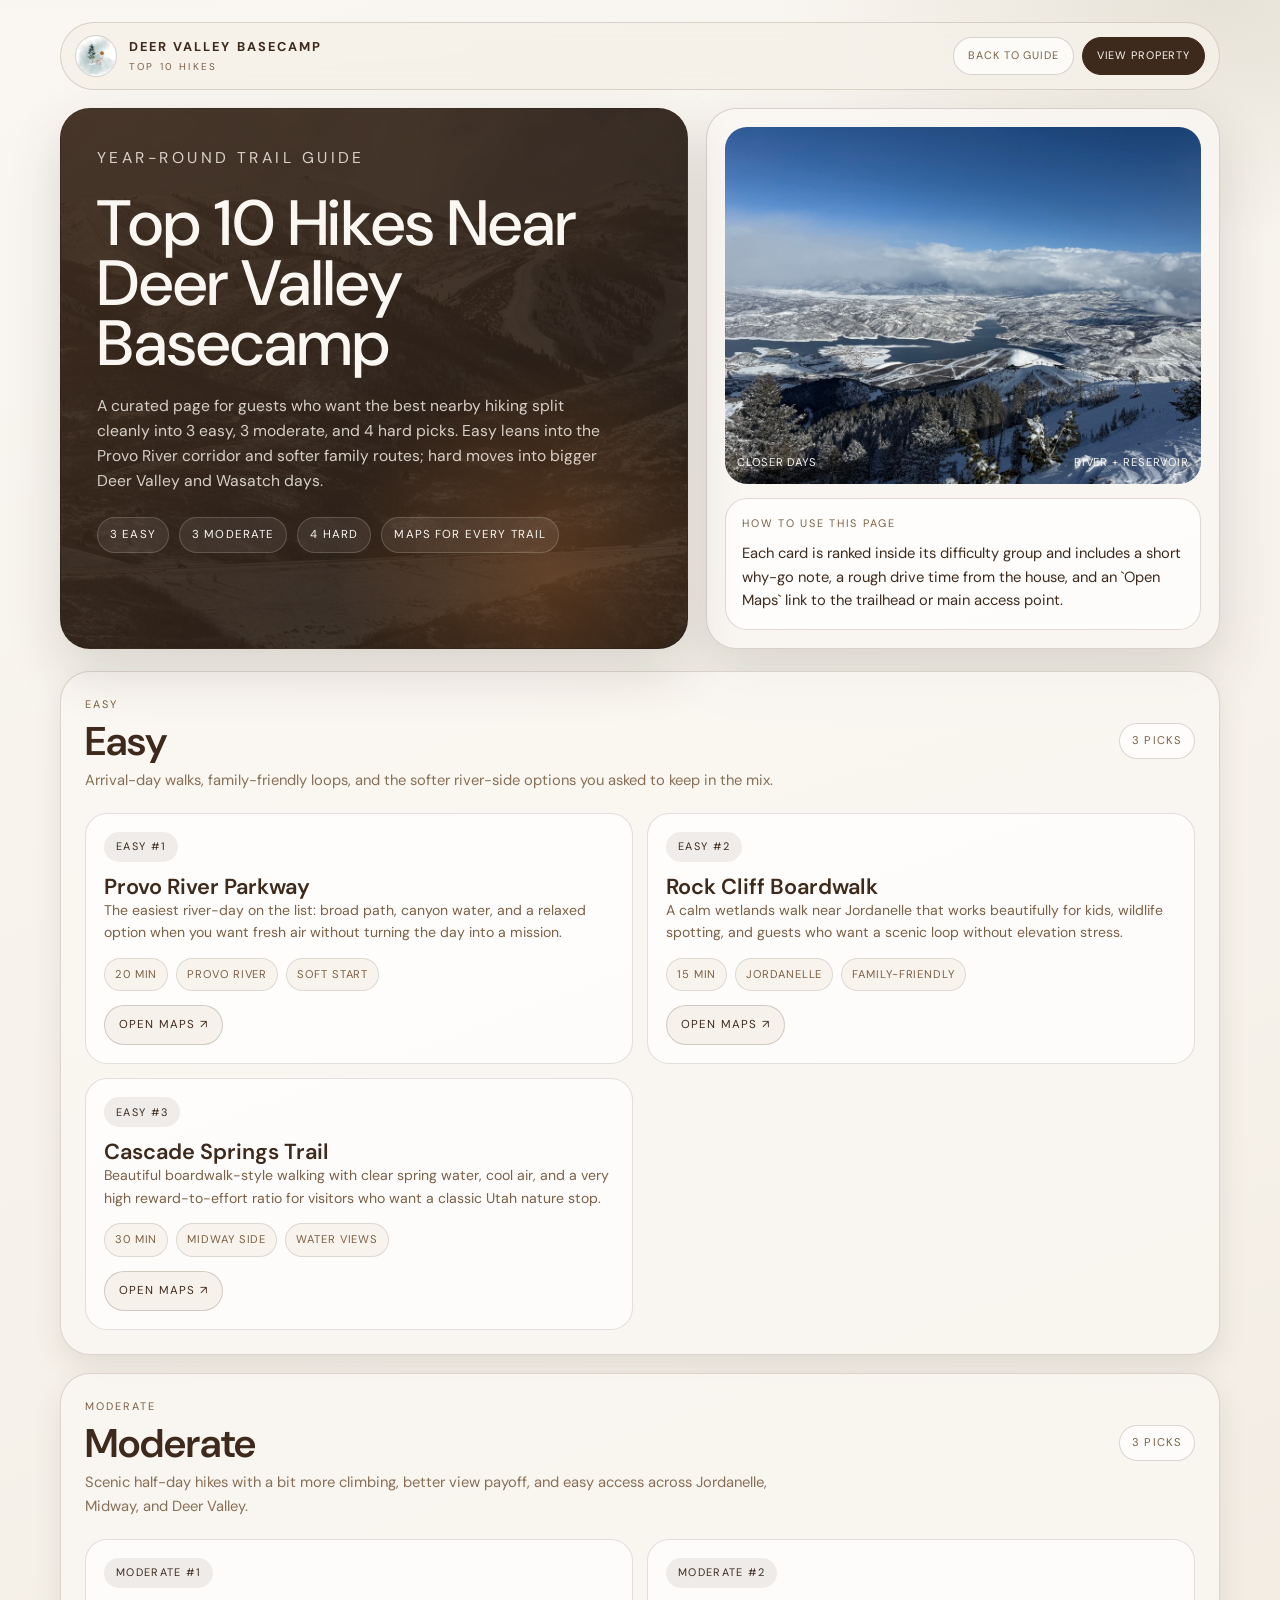
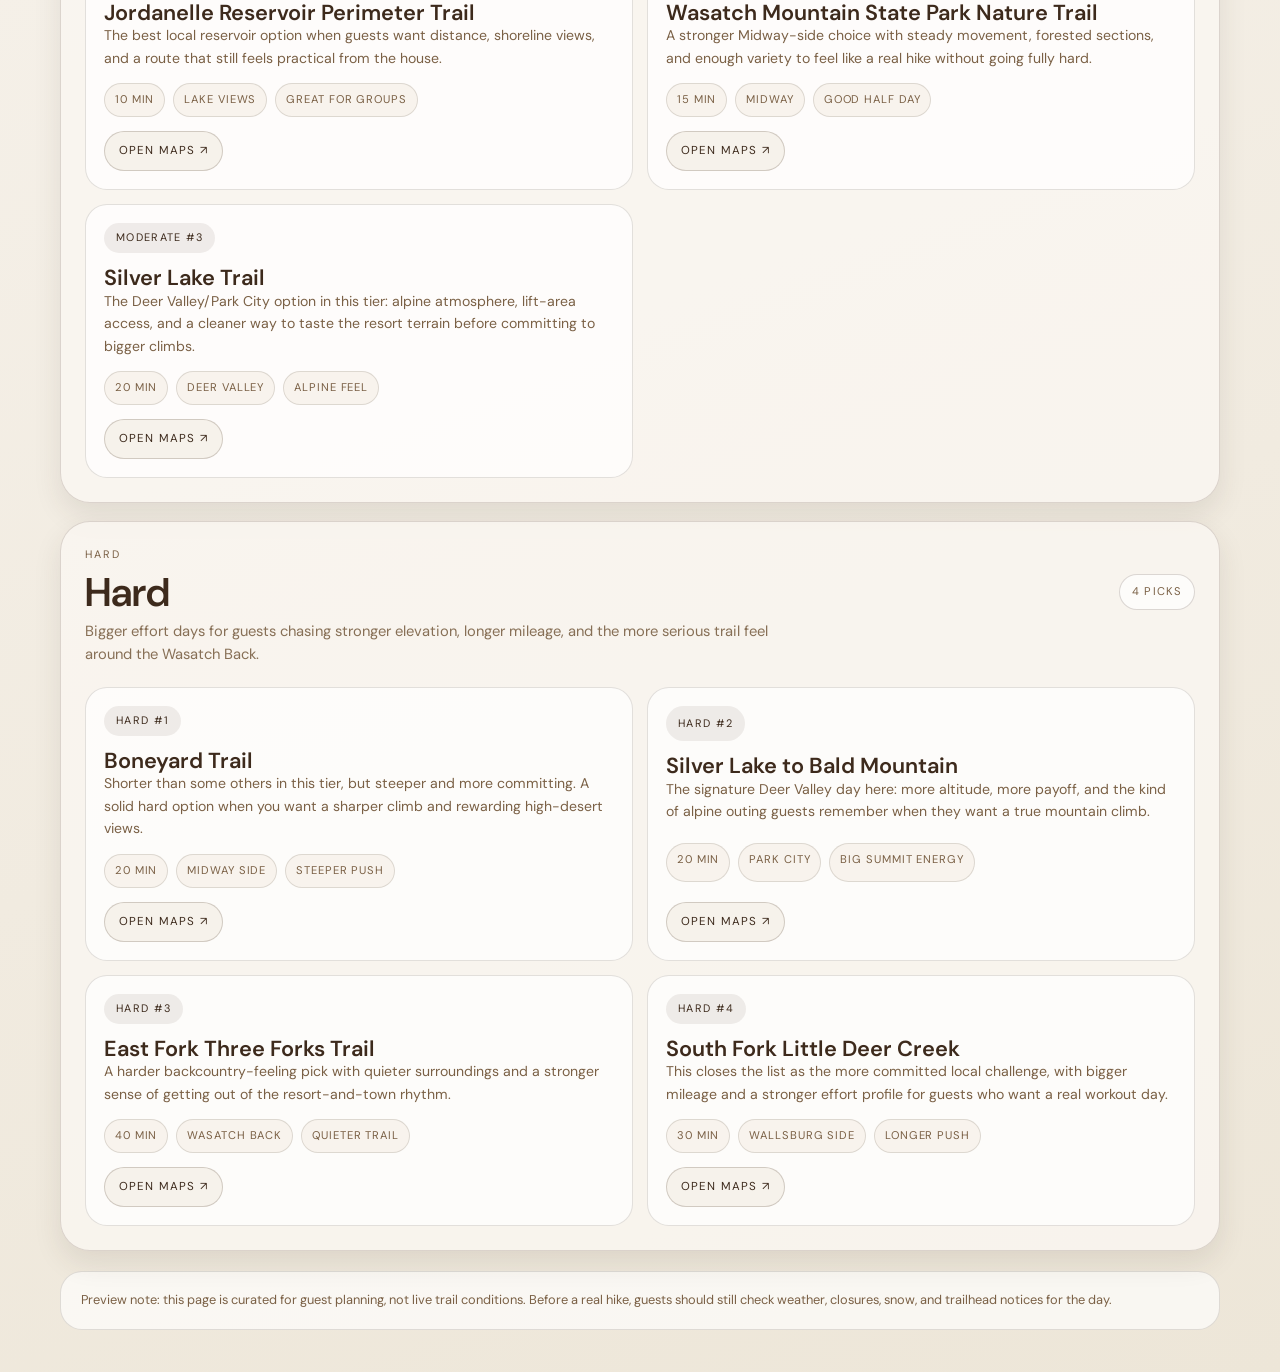
==== guide/deervalleybasecamp/hikes/index.html @ 9f7ce061 "fix: restore guest hikes guide page" ====
<!DOCTYPE html>
<html lang="en">
<head>
  <meta charset="UTF-8">
  <meta name="viewport" content="width=device-width, initial-scale=1.0">
  <title>Top 10 Hikes Near Deer Valley Basecamp</title>
  <link rel="preconnect" href="https://fonts.googleapis.com">
  <link rel="preconnect" href="https://fonts.gstatic.com" crossorigin>
  <link href="https://fonts.googleapis.com/css2?family=DM+Sans:wght@300;400;500;600;700&display=swap" rel="stylesheet">
  <style>
    :root {
      --brown-deep: #3d2a1c;
      --brown-med: #7a6045;
      --gold: #897f59;
      --copper: #af6730;
      --cream-light: #faf7f2;
      --cream: #f5f0e8;
      --cream-warm: #ede6d8;
      --white: #ffffff;
      --ink: #241a12;
      --line: rgba(61, 42, 28, 0.16);
      --shadow-lg: 0 22px 54px rgba(56, 49, 35, 0.16);
      --shadow-md: 0 12px 28px rgba(56, 49, 35, 0.1);
      --radius-xl: 30px;
      --radius-lg: 22px;
      --radius-md: 16px;
      --radius-sm: 12px;
    }

    * {
      box-sizing: border-box;
      margin: 0;
      padding: 0;
    }

    body {
      font-family: "DM Sans", sans-serif;
      color: var(--ink);
      background:
        radial-gradient(1200px 520px at 5% -10%, rgba(175, 103, 48, 0.2), transparent 60%),
        radial-gradient(760px 420px at 95% 0%, rgba(137, 127, 89, 0.16), transparent 58%),
        linear-gradient(160deg, var(--cream-light), var(--cream) 46%, var(--cream-warm) 100%);
      min-height: 100vh;
      line-height: 1.6;
      -webkit-font-smoothing: antialiased;
    }

    a {
      color: inherit;
    }

    img {
      display: block;
      max-width: 100%;
    }

    .shell {
      width: min(1160px, calc(100% - 40px));
      margin: 22px auto 42px;
    }

    .topbar {
      display: flex;
      align-items: center;
      justify-content: space-between;
      gap: 18px;
      margin-bottom: 18px;
      padding: 12px 14px;
      border-radius: 999px;
      border: 1px solid var(--line);
      background: rgba(245, 240, 232, 0.86);
      backdrop-filter: blur(8px);
      position: sticky;
      top: 12px;
      z-index: 30;
    }

    .brand {
      display: flex;
      align-items: center;
      gap: 12px;
      text-decoration: none;
      color: var(--brown-deep);
    }

    .brand img {
      width: 42px;
      height: 42px;
      border-radius: 50%;
      border: 1px solid rgba(61, 42, 28, 0.22);
      object-fit: contain;
      background: rgba(255, 255, 255, 0.95);
    }

    .brand-stack {
      display: grid;
      gap: 2px;
    }

    .brand-name {
      font-size: 0.8rem;
      letter-spacing: 0.16em;
      text-transform: uppercase;
      font-weight: 700;
    }

    .brand-sub {
      font-size: 0.62rem;
      letter-spacing: 0.22em;
      text-transform: uppercase;
      color: var(--brown-med);
    }

    .topbar-actions {
      display: flex;
      align-items: center;
      gap: 8px;
      flex-wrap: wrap;
      justify-content: flex-end;
    }

    .chip-link {
      display: inline-flex;
      align-items: center;
      justify-content: center;
      min-height: 38px;
      padding: 0 14px;
      border-radius: 999px;
      border: 1px solid rgba(61, 42, 28, 0.2);
      background: rgba(255, 255, 255, 0.72);
      color: var(--brown-med);
      text-decoration: none;
      text-transform: uppercase;
      letter-spacing: 0.08em;
      font-size: 0.68rem;
      transition: 0.22s ease;
    }

    .chip-link--primary {
      background: var(--brown-deep);
      border-color: var(--brown-deep);
      color: var(--cream-light);
    }

    .chip-link:hover {
      transform: translateY(-1px);
    }

    .hero {
      display: grid;
      grid-template-columns: minmax(0, 1.1fr) minmax(280px, 0.9fr);
      gap: 18px;
      margin-bottom: 22px;
    }

    .hero-copy,
    .hero-side {
      border: 1px solid rgba(61, 42, 28, 0.18);
      border-radius: var(--radius-xl);
      background: rgba(250, 247, 242, 0.78);
      box-shadow: var(--shadow-lg);
      overflow: hidden;
    }

    .hero-copy {
      position: relative;
      padding: 36px;
      background:
        linear-gradient(135deg, rgba(61, 42, 28, 0.94), rgba(36, 26, 18, 0.9)),
        url("../assets/instagram-snow-mountain-no-logo.jpg") center/cover;
      color: var(--cream-light);
      min-height: 360px;
    }

    .hero-copy::after {
      content: "";
      position: absolute;
      inset: 0;
      background: radial-gradient(circle at 78% 86%, rgba(175, 103, 48, 0.34), transparent 32%);
      pointer-events: none;
    }

    .hero-copy > * {
      position: relative;
      z-index: 1;
    }

    .eyebrow {
      font-size: 0.72rem;
      letter-spacing: 0.22em;
      text-transform: uppercase;
      color: #d8c89a;
      margin-bottom: 18px;
    }

    h1 {
      font-size: clamp(2.6rem, 5vw, 4.2rem);
      line-height: 0.94;
      font-weight: 500;
      max-width: 12ch;
      margin-bottom: 18px;
    }

    .hero-copy p {
      max-width: 32rem;
      color: rgba(245, 240, 232, 0.84);
      font-size: 0.98rem;
      margin-bottom: 24px;
    }

    .hero-meta {
      display: flex;
      flex-wrap: wrap;
      gap: 10px;
    }

    .hero-chip {
      display: inline-flex;
      align-items: center;
      padding: 8px 12px;
      border-radius: 999px;
      border: 1px solid rgba(245, 240, 232, 0.18);
      background: rgba(245, 240, 232, 0.08);
      font-size: 0.72rem;
      letter-spacing: 0.1em;
      text-transform: uppercase;
    }

    .hero-side {
      padding: 18px;
      display: grid;
      gap: 14px;
      align-content: start;
    }

    .side-photo {
      border-radius: var(--radius-lg);
      overflow: hidden;
      min-height: 220px;
      position: relative;
    }

    .side-photo img {
      width: 100%;
      height: 100%;
      object-fit: cover;
    }

    .side-caption {
      position: absolute;
      left: 12px;
      right: 12px;
      bottom: 12px;
      display: flex;
      justify-content: space-between;
      gap: 10px;
      color: var(--cream-light);
      font-size: 0.7rem;
      letter-spacing: 0.08em;
      text-transform: uppercase;
    }

    .side-card {
      border: 1px solid var(--line);
      border-radius: var(--radius-lg);
      background: rgba(255, 255, 255, 0.72);
      padding: 16px;
      display: grid;
      gap: 10px;
    }

    .side-card p:first-child {
      font-size: 0.68rem;
      letter-spacing: 0.16em;
      text-transform: uppercase;
      color: var(--brown-med);
    }

    .side-card p:last-child {
      font-size: 0.92rem;
      color: var(--brown-deep);
    }

    .group-grid {
      display: grid;
      gap: 18px;
    }

    .group {
      border: 1px solid rgba(61, 42, 28, 0.16);
      border-radius: var(--radius-xl);
      background: rgba(250, 247, 242, 0.8);
      box-shadow: var(--shadow-md);
      overflow: hidden;
    }

    .group-head {
      padding: 24px 24px 10px;
      display: grid;
      gap: 8px;
    }

    .group-kicker {
      font-size: 0.68rem;
      letter-spacing: 0.18em;
      text-transform: uppercase;
      color: var(--brown-med);
    }

    .group-title-row {
      display: flex;
      align-items: center;
      justify-content: space-between;
      gap: 12px;
    }

    .group h2 {
      font-size: clamp(1.7rem, 3.4vw, 2.5rem);
      line-height: 1;
      color: var(--brown-deep);
      font-weight: 600;
    }

    .count-chip {
      padding: 8px 12px;
      border-radius: 999px;
      border: 1px solid rgba(61, 42, 28, 0.18);
      background: rgba(255, 255, 255, 0.72);
      font-size: 0.7rem;
      letter-spacing: 0.1em;
      text-transform: uppercase;
      color: var(--brown-med);
    }

    .group-copy {
      color: rgba(122, 96, 69, 0.9);
      font-size: 0.92rem;
      max-width: 44rem;
    }

    .trail-grid {
      display: grid;
      grid-template-columns: repeat(2, minmax(0, 1fr));
      gap: 14px;
      padding: 10px 24px 24px;
    }

    .trail-card {
      border: 1px solid rgba(61, 42, 28, 0.14);
      border-radius: var(--radius-lg);
      background: rgba(255, 255, 255, 0.72);
      padding: 18px;
      display: grid;
      gap: 14px;
      min-height: 230px;
    }

    .trail-rank {
      display: inline-flex;
      align-items: center;
      justify-content: center;
      min-height: 30px;
      padding: 0 12px;
      border-radius: 999px;
      background: rgba(61, 42, 28, 0.08);
      color: var(--brown-deep);
      font-size: 0.68rem;
      letter-spacing: 0.12em;
      text-transform: uppercase;
      width: fit-content;
    }

    .trail-card h3 {
      color: var(--brown-deep);
      font-size: 1.36rem;
      line-height: 1.04;
      font-weight: 600;
    }

    .trail-copy {
      color: var(--brown-med);
      font-size: 0.88rem;
      line-height: 1.6;
    }

    .trail-meta {
      display: flex;
      flex-wrap: wrap;
      gap: 8px;
      list-style: none;
    }

    .trail-meta li {
      padding: 7px 10px;
      border-radius: 999px;
      border: 1px solid rgba(61, 42, 28, 0.14);
      background: rgba(245, 240, 232, 0.72);
      color: var(--brown-med);
      font-size: 0.7rem;
      letter-spacing: 0.08em;
      text-transform: uppercase;
    }

    .trail-actions {
      display: flex;
      align-items: center;
      gap: 10px;
      margin-top: auto;
    }

    .maps-link {
      display: inline-flex;
      align-items: center;
      justify-content: center;
      min-height: 40px;
      padding: 0 14px;
      border-radius: 999px;
      border: 1px solid rgba(61, 42, 28, 0.2);
      background: rgba(245, 240, 232, 0.86);
      color: var(--brown-deep);
      font-size: 0.72rem;
      letter-spacing: 0.1em;
      text-transform: uppercase;
      text-decoration: none;
      transition: 0.22s ease;
    }

    .maps-link:hover {
      background: var(--brown-deep);
      border-color: var(--brown-deep);
      color: var(--cream-light);
    }

    .trail-note {
      color: rgba(122, 96, 69, 0.9);
      font-size: 0.78rem;
    }

    .footer-note {
      margin-top: 20px;
      padding: 18px 20px;
      border: 1px solid rgba(61, 42, 28, 0.14);
      border-radius: var(--radius-lg);
      background: rgba(255, 255, 255, 0.66);
      color: var(--brown-med);
      font-size: 0.8rem;
    }

    @media (max-width: 960px) {
      .hero {
        grid-template-columns: 1fr;
      }

      .trail-grid {
        grid-template-columns: 1fr;
      }
    }

    @media (max-width: 720px) {
      .shell {
        width: min(100%, calc(100% - 24px));
        margin-top: 14px;
      }

      .topbar {
        border-radius: 24px;
        align-items: flex-start;
      }

      .topbar,
      .topbar-actions {
        flex-direction: column;
        align-items: stretch;
      }

      .hero-copy,
      .hero-side {
        border-radius: 26px;
      }

      .hero-copy {
        padding: 26px 22px;
        min-height: 320px;
      }

      .group-head,
      .trail-grid {
        padding-left: 18px;
        padding-right: 18px;
      }

      .group-title-row {
        flex-direction: column;
        align-items: flex-start;
      }

      .trail-card {
        min-height: auto;
      }
    }
  </style>
</head>
<body>
  <div class="shell">
    <div class="topbar">
      <a class="brand" href="/guide/deervalleybasecamp/">
        <img src="../assets/logo.png" alt="Deer Valley Basecamp logo">
        <span class="brand-stack">
          <span class="brand-name">Deer Valley Basecamp</span>
          <span class="brand-sub">Top 10 Hikes</span>
        </span>
      </a>
      <div class="topbar-actions">
        <a class="chip-link" href="/guide/deervalleybasecamp/">Back to Guide</a>
        <a class="chip-link chip-link--primary" href="https://docelarhomes.com/deervalleybasecamp">View Property</a>
      </div>
    </div>

    <section class="hero">
      <div class="hero-copy">
        <p class="eyebrow">Year-round trail guide</p>
        <h1>Top 10 Hikes Near Deer Valley Basecamp</h1>
        <p>A curated page for guests who want the best nearby hiking split cleanly into 3 easy, 3 moderate, and 4 hard picks. Easy leans into the Provo River corridor and softer family routes; hard moves into bigger Deer Valley and Wasatch days.</p>
        <div class="hero-meta">
          <span class="hero-chip">3 easy</span>
          <span class="hero-chip">3 moderate</span>
          <span class="hero-chip">4 hard</span>
          <span class="hero-chip">Maps for every trail</span>
        </div>
      </div>

      <div class="hero-side">
        <figure class="side-photo">
          <img src="../assets/nearby-jordanelle-local.jpeg" alt="Jordanelle trail views">
          <figcaption class="side-caption">
            <span>Closer days</span>
            <span>River + reservoir</span>
          </figcaption>
        </figure>
        <div class="side-card">
          <p>How to use this page</p>
          <p>Each card is ranked inside its difficulty group and includes a short why-go note, a rough drive time from the house, and an `Open Maps` link to the trailhead or main access point.</p>
        </div>
      </div>
    </section>

    <div class="group-grid">
      <section class="group" id="easy">
        <div class="group-head">
          <p class="group-kicker">Easy</p>
          <div class="group-title-row">
            <h2>Easy</h2>
            <span class="count-chip">3 picks</span>
          </div>
          <p class="group-copy">Arrival-day walks, family-friendly loops, and the softer river-side options you asked to keep in the mix.</p>
        </div>
        <div class="trail-grid">
          <article class="trail-card">
            <span class="trail-rank">Easy #1</span>
            <div>
              <h3>Provo River Parkway</h3>
              <p class="trail-copy">The easiest river-day on the list: broad path, canyon water, and a relaxed option when you want fresh air without turning the day into a mission.</p>
            </div>
            <ul class="trail-meta">
              <li>20 min</li>
              <li>Provo River</li>
              <li>Soft start</li>
            </ul>
            <div class="trail-actions">
              <a class="maps-link" href="https://maps.google.com/?q=Provo+River+Parkway+Trail+Vivian+Park+UT" target="_blank" rel="noopener noreferrer">Open Maps ↗</a>
            </div>
          </article>

          <article class="trail-card">
            <span class="trail-rank">Easy #2</span>
            <div>
              <h3>Rock Cliff Boardwalk</h3>
              <p class="trail-copy">A calm wetlands walk near Jordanelle that works beautifully for kids, wildlife spotting, and guests who want a scenic loop without elevation stress.</p>
            </div>
            <ul class="trail-meta">
              <li>15 min</li>
              <li>Jordanelle</li>
              <li>Family-friendly</li>
            </ul>
            <div class="trail-actions">
              <a class="maps-link" href="https://maps.google.com/?q=Rock+Cliff+Nature+Center+Kamas+UT" target="_blank" rel="noopener noreferrer">Open Maps ↗</a>
            </div>
          </article>

          <article class="trail-card">
            <span class="trail-rank">Easy #3</span>
            <div>
              <h3>Cascade Springs Trail</h3>
              <p class="trail-copy">Beautiful boardwalk-style walking with clear spring water, cool air, and a very high reward-to-effort ratio for visitors who want a classic Utah nature stop.</p>
            </div>
            <ul class="trail-meta">
              <li>30 min</li>
              <li>Midway side</li>
              <li>Water views</li>
            </ul>
            <div class="trail-actions">
              <a class="maps-link" href="https://maps.google.com/?q=Cascade+Springs+Trailhead+Midway+UT" target="_blank" rel="noopener noreferrer">Open Maps ↗</a>
            </div>
          </article>
        </div>
      </section>

      <section class="group" id="moderate">
        <div class="group-head">
          <p class="group-kicker">Moderate</p>
          <div class="group-title-row">
            <h2>Moderate</h2>
            <span class="count-chip">3 picks</span>
          </div>
          <p class="group-copy">Scenic half-day hikes with a bit more climbing, better view payoff, and easy access across Jordanelle, Midway, and Deer Valley.</p>
        </div>
        <div class="trail-grid">
          <article class="trail-card">
            <span class="trail-rank">Moderate #1</span>
            <div>
              <h3>Jordanelle Reservoir Perimeter Trail</h3>
              <p class="trail-copy">The best local reservoir option when guests want distance, shoreline views, and a route that still feels practical from the house.</p>
            </div>
            <ul class="trail-meta">
              <li>10 min</li>
              <li>Lake views</li>
              <li>Great for groups</li>
            </ul>
            <div class="trail-actions">
              <a class="maps-link" href="https://maps.google.com/?q=Jordanelle+Reservoir+Perimeter+Trail+UT" target="_blank" rel="noopener noreferrer">Open Maps ↗</a>
            </div>
          </article>

          <article class="trail-card">
            <span class="trail-rank">Moderate #2</span>
            <div>
              <h3>Wasatch Mountain State Park Nature Trail</h3>
              <p class="trail-copy">A stronger Midway-side choice with steady movement, forested sections, and enough variety to feel like a real hike without going fully hard.</p>
            </div>
            <ul class="trail-meta">
              <li>15 min</li>
              <li>Midway</li>
              <li>Good half day</li>
            </ul>
            <div class="trail-actions">
              <a class="maps-link" href="https://maps.google.com/?q=Wasatch+Mountain+State+Park+Nature+Trail+Midway+UT" target="_blank" rel="noopener noreferrer">Open Maps ↗</a>
            </div>
          </article>

          <article class="trail-card">
            <span class="trail-rank">Moderate #3</span>
            <div>
              <h3>Silver Lake Trail</h3>
              <p class="trail-copy">The Deer Valley/Park City option in this tier: alpine atmosphere, lift-area access, and a cleaner way to taste the resort terrain before committing to bigger climbs.</p>
            </div>
            <ul class="trail-meta">
              <li>20 min</li>
              <li>Deer Valley</li>
              <li>Alpine feel</li>
            </ul>
            <div class="trail-actions">
              <a class="maps-link" href="https://maps.google.com/?q=Silver+Lake+Lodge+Deer+Valley+Resort+Park+City+UT" target="_blank" rel="noopener noreferrer">Open Maps ↗</a>
            </div>
          </article>
        </div>
      </section>

      <section class="group" id="hard">
        <div class="group-head">
          <p class="group-kicker">Hard</p>
          <div class="group-title-row">
            <h2>Hard</h2>
            <span class="count-chip">4 picks</span>
          </div>
          <p class="group-copy">Bigger effort days for guests chasing stronger elevation, longer mileage, and the more serious trail feel around the Wasatch Back.</p>
        </div>
        <div class="trail-grid">
          <article class="trail-card">
            <span class="trail-rank">Hard #1</span>
            <div>
              <h3>Boneyard Trail</h3>
              <p class="trail-copy">Shorter than some others in this tier, but steeper and more committing. A solid hard option when you want a sharper climb and rewarding high-desert views.</p>
            </div>
            <ul class="trail-meta">
              <li>20 min</li>
              <li>Midway side</li>
              <li>Steeper push</li>
            </ul>
            <div class="trail-actions">
              <a class="maps-link" href="https://maps.google.com/?q=Boneyard+Trail+Midway+UT" target="_blank" rel="noopener noreferrer">Open Maps ↗</a>
            </div>
          </article>

          <article class="trail-card">
            <span class="trail-rank">Hard #2</span>
            <div>
              <h3>Silver Lake to Bald Mountain</h3>
              <p class="trail-copy">The signature Deer Valley day here: more altitude, more payoff, and the kind of alpine outing guests remember when they want a true mountain climb.</p>
            </div>
            <ul class="trail-meta">
              <li>20 min</li>
              <li>Park City</li>
              <li>Big summit energy</li>
            </ul>
            <div class="trail-actions">
              <a class="maps-link" href="https://maps.google.com/?q=Silver+Lake+Lodge+Deer+Valley+Resort+Park+City+UT" target="_blank" rel="noopener noreferrer">Open Maps ↗</a>
            </div>
          </article>

          <article class="trail-card">
            <span class="trail-rank">Hard #3</span>
            <div>
              <h3>East Fork Three Forks Trail</h3>
              <p class="trail-copy">A harder backcountry-feeling pick with quieter surroundings and a stronger sense of getting out of the resort-and-town rhythm.</p>
            </div>
            <ul class="trail-meta">
              <li>40 min</li>
              <li>Wasatch Back</li>
              <li>Quieter trail</li>
            </ul>
            <div class="trail-actions">
              <a class="maps-link" href="https://maps.google.com/?q=East+Fork+Three+Forks+Trail+Kamas+UT" target="_blank" rel="noopener noreferrer">Open Maps ↗</a>
            </div>
          </article>

          <article class="trail-card">
            <span class="trail-rank">Hard #4</span>
            <div>
              <h3>South Fork Little Deer Creek</h3>
              <p class="trail-copy">This closes the list as the more committed local challenge, with bigger mileage and a stronger effort profile for guests who want a real workout day.</p>
            </div>
            <ul class="trail-meta">
              <li>30 min</li>
              <li>Wallsburg side</li>
              <li>Longer push</li>
            </ul>
            <div class="trail-actions">
              <a class="maps-link" href="https://maps.google.com/?q=South+Fork+Little+Deer+Creek+Trail+Wallsburg+UT" target="_blank" rel="noopener noreferrer">Open Maps ↗</a>
            </div>
          </article>
        </div>
      </section>
    </div>

    <div class="footer-note">
      Preview note: this page is curated for guest planning, not live trail conditions. Before a real hike, guests should still check weather, closures, snow, and trailhead notices for the day.
    </div>
  </div>
</body>
</html>
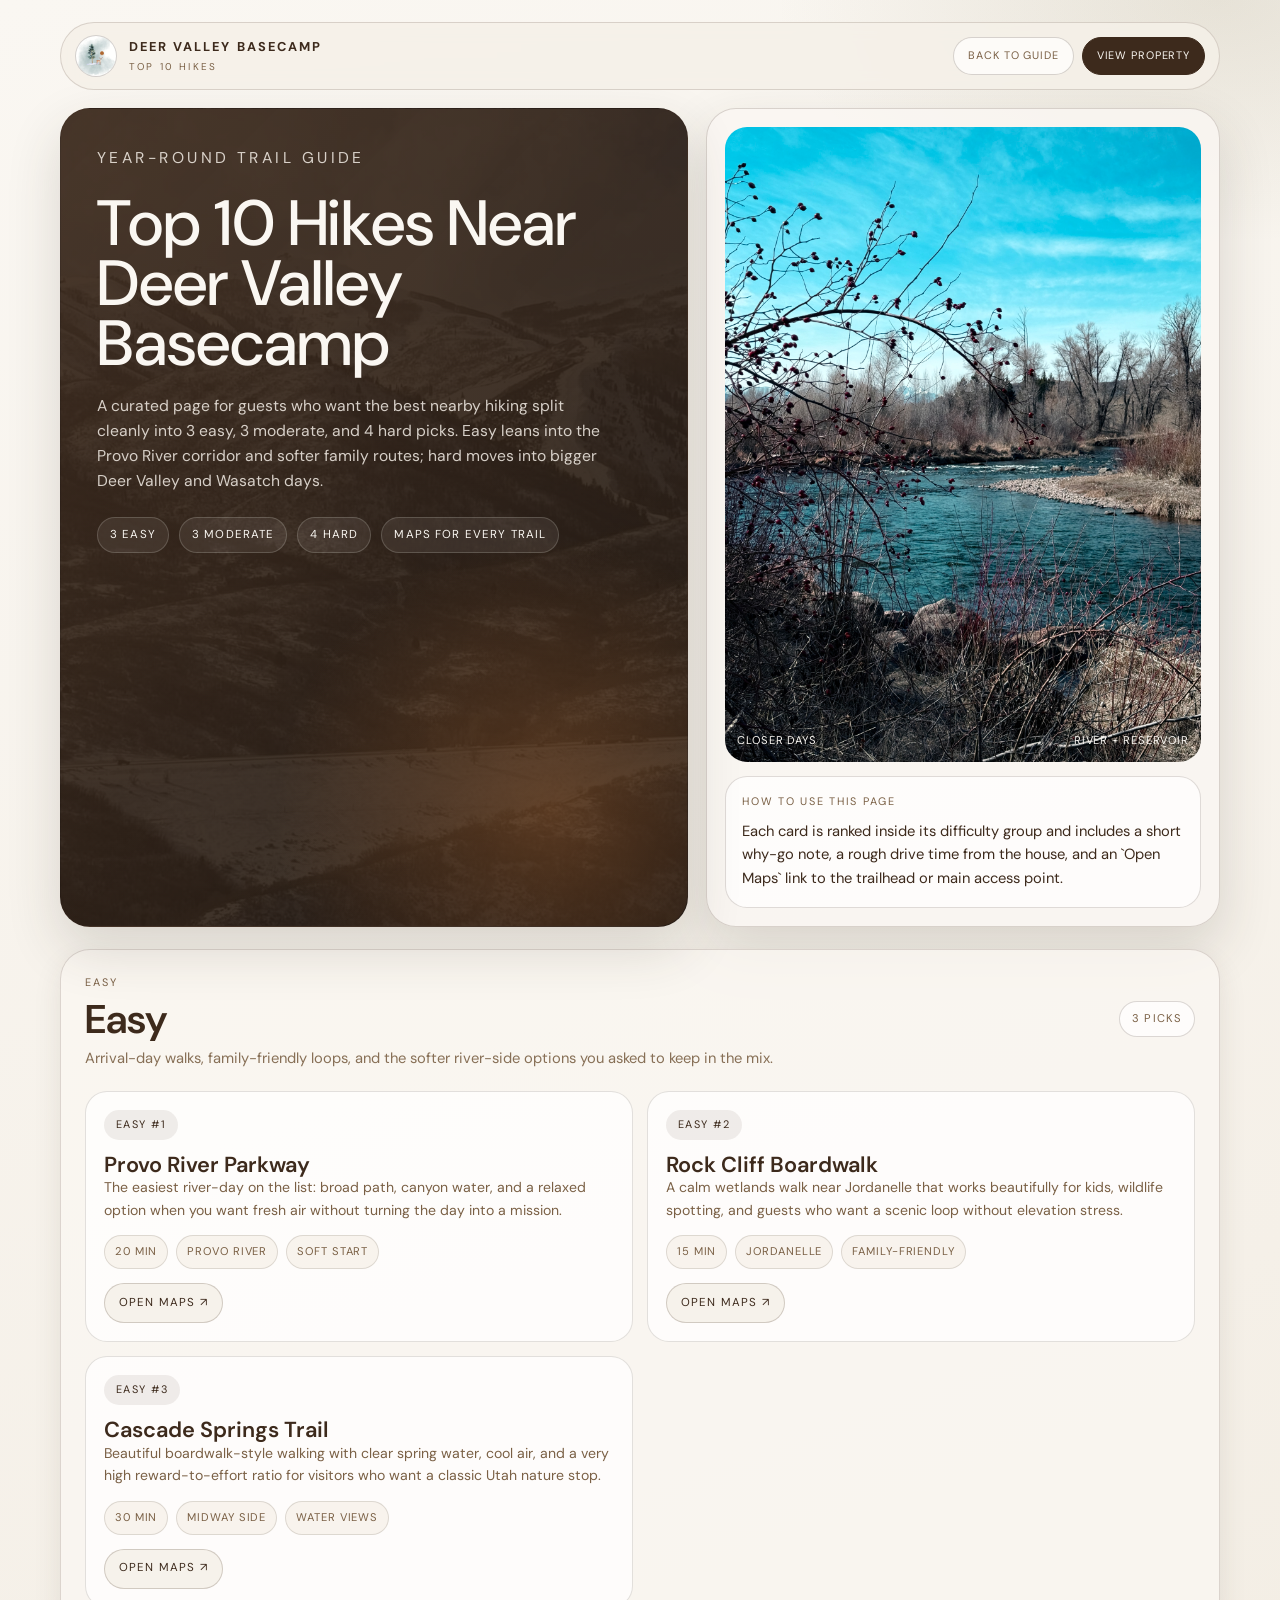
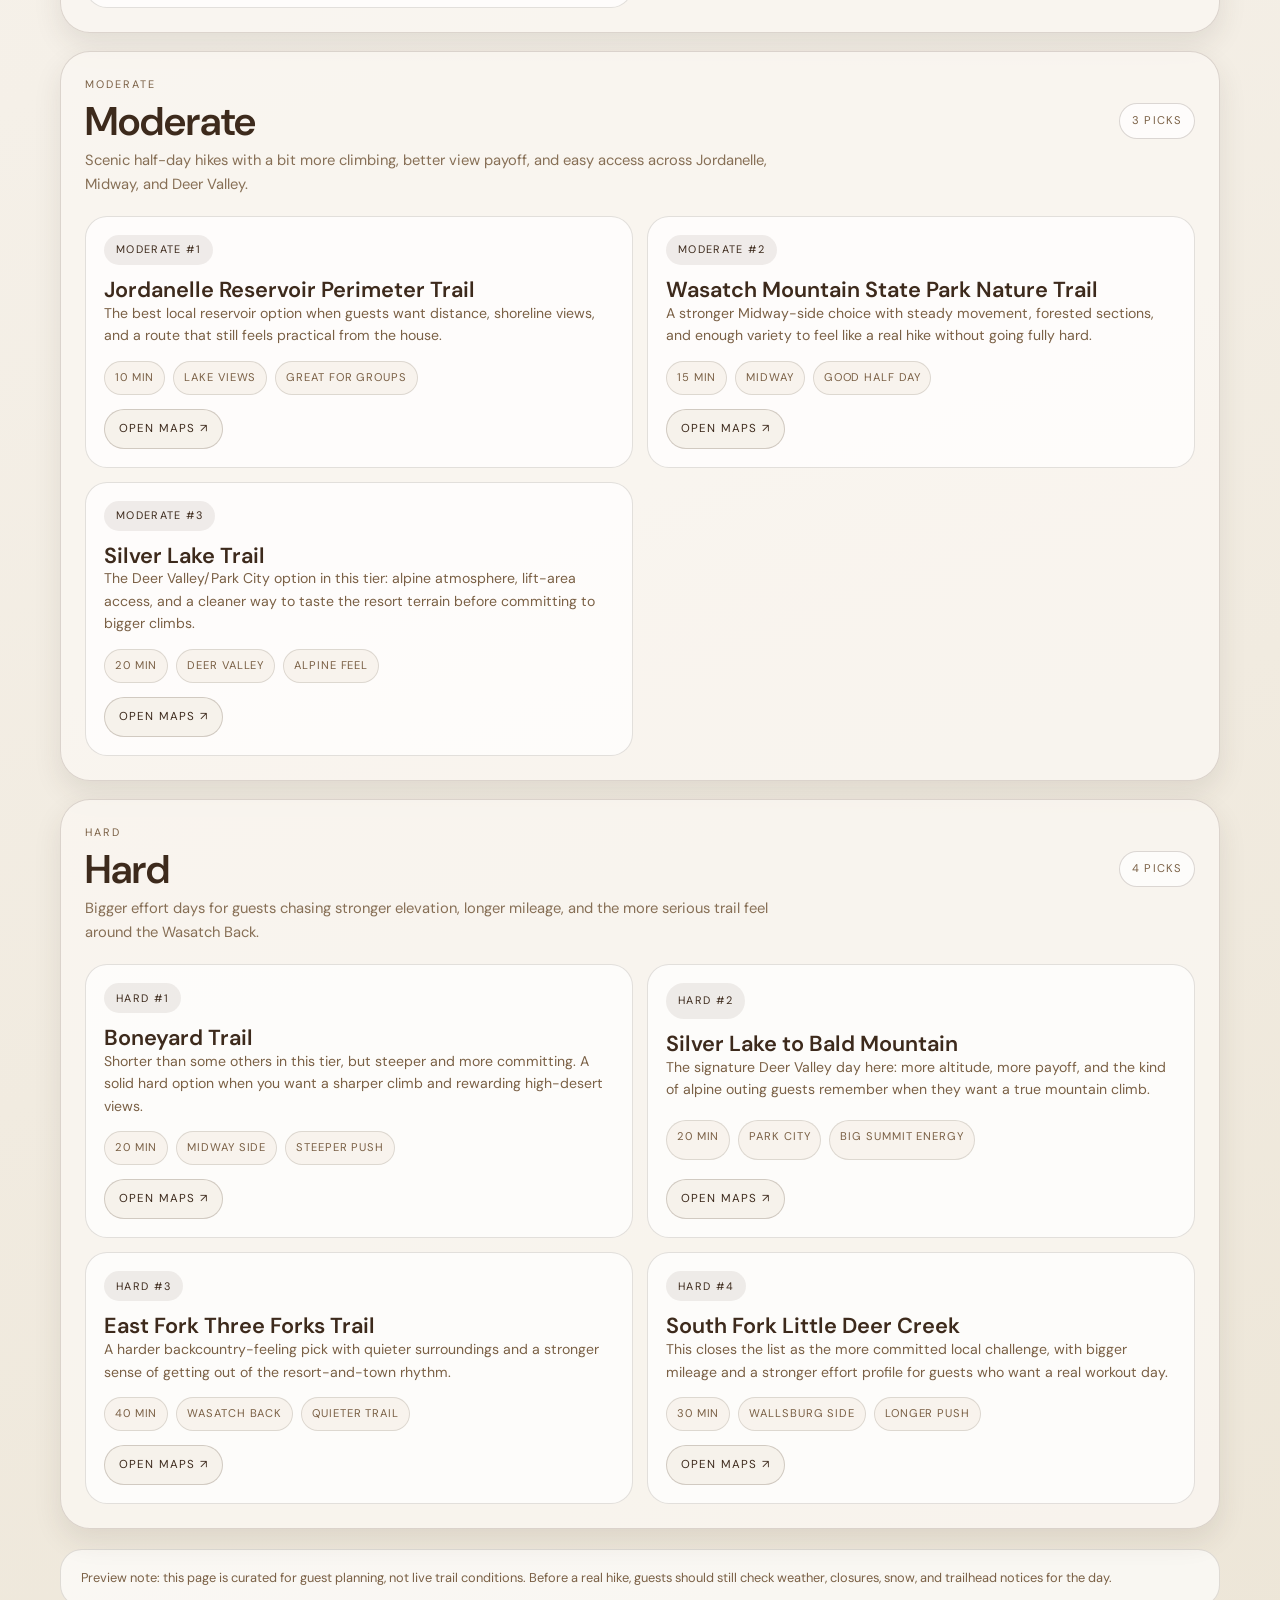
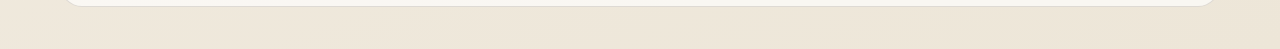
==== commit a955dd3b: "hikes: switch hero image to IMG_5843" ====
--- a/guide/deervalleybasecamp/hikes/index.html
+++ b/guide/deervalleybasecamp/hikes/index.html
@@ -531,7 +531,7 @@
 
       <div class="hero-side">
         <figure class="side-photo">
-          <img src="../assets/nearby-jordanelle-local.jpeg" alt="Jordanelle trail views">
+          <img src="../assets/IMG_5843.JPG" alt="Provo River trail views">
           <figcaption class="side-caption">
             <span>Closer days</span>
             <span>River + reservoir</span>
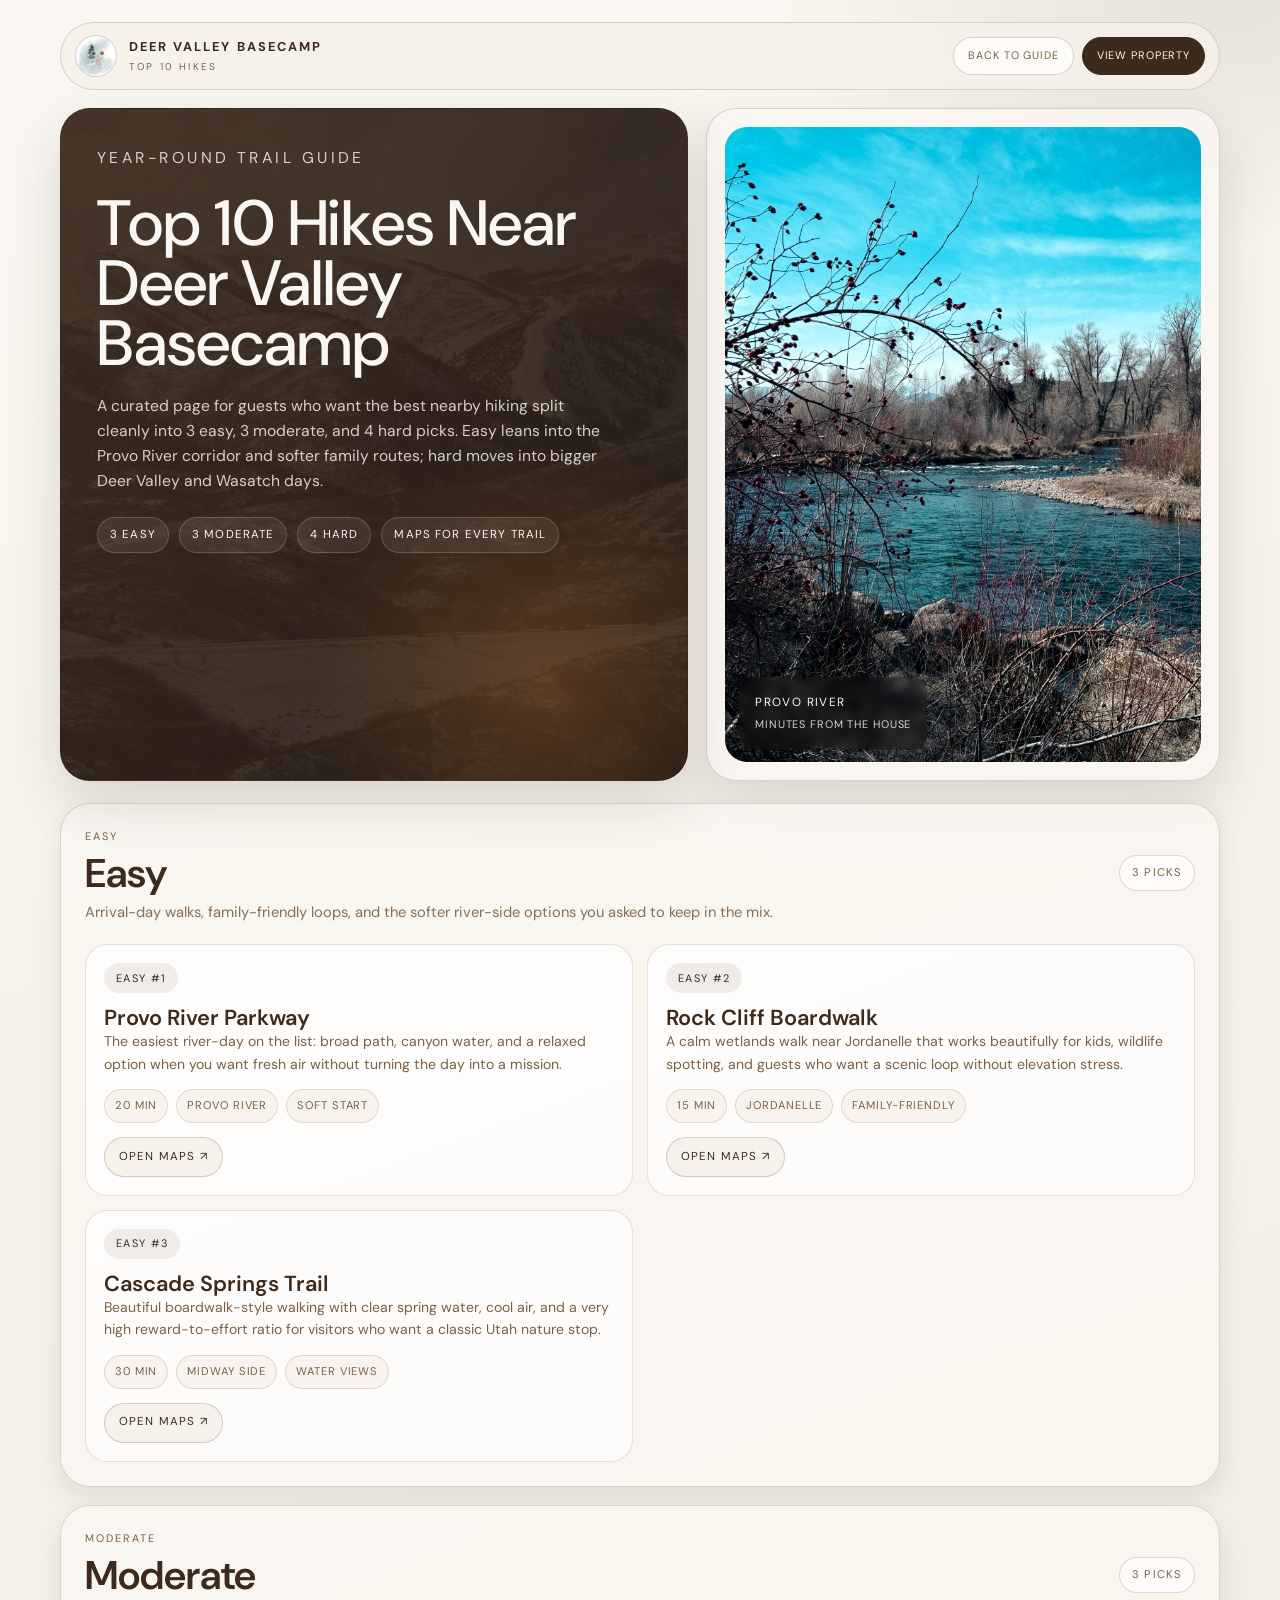
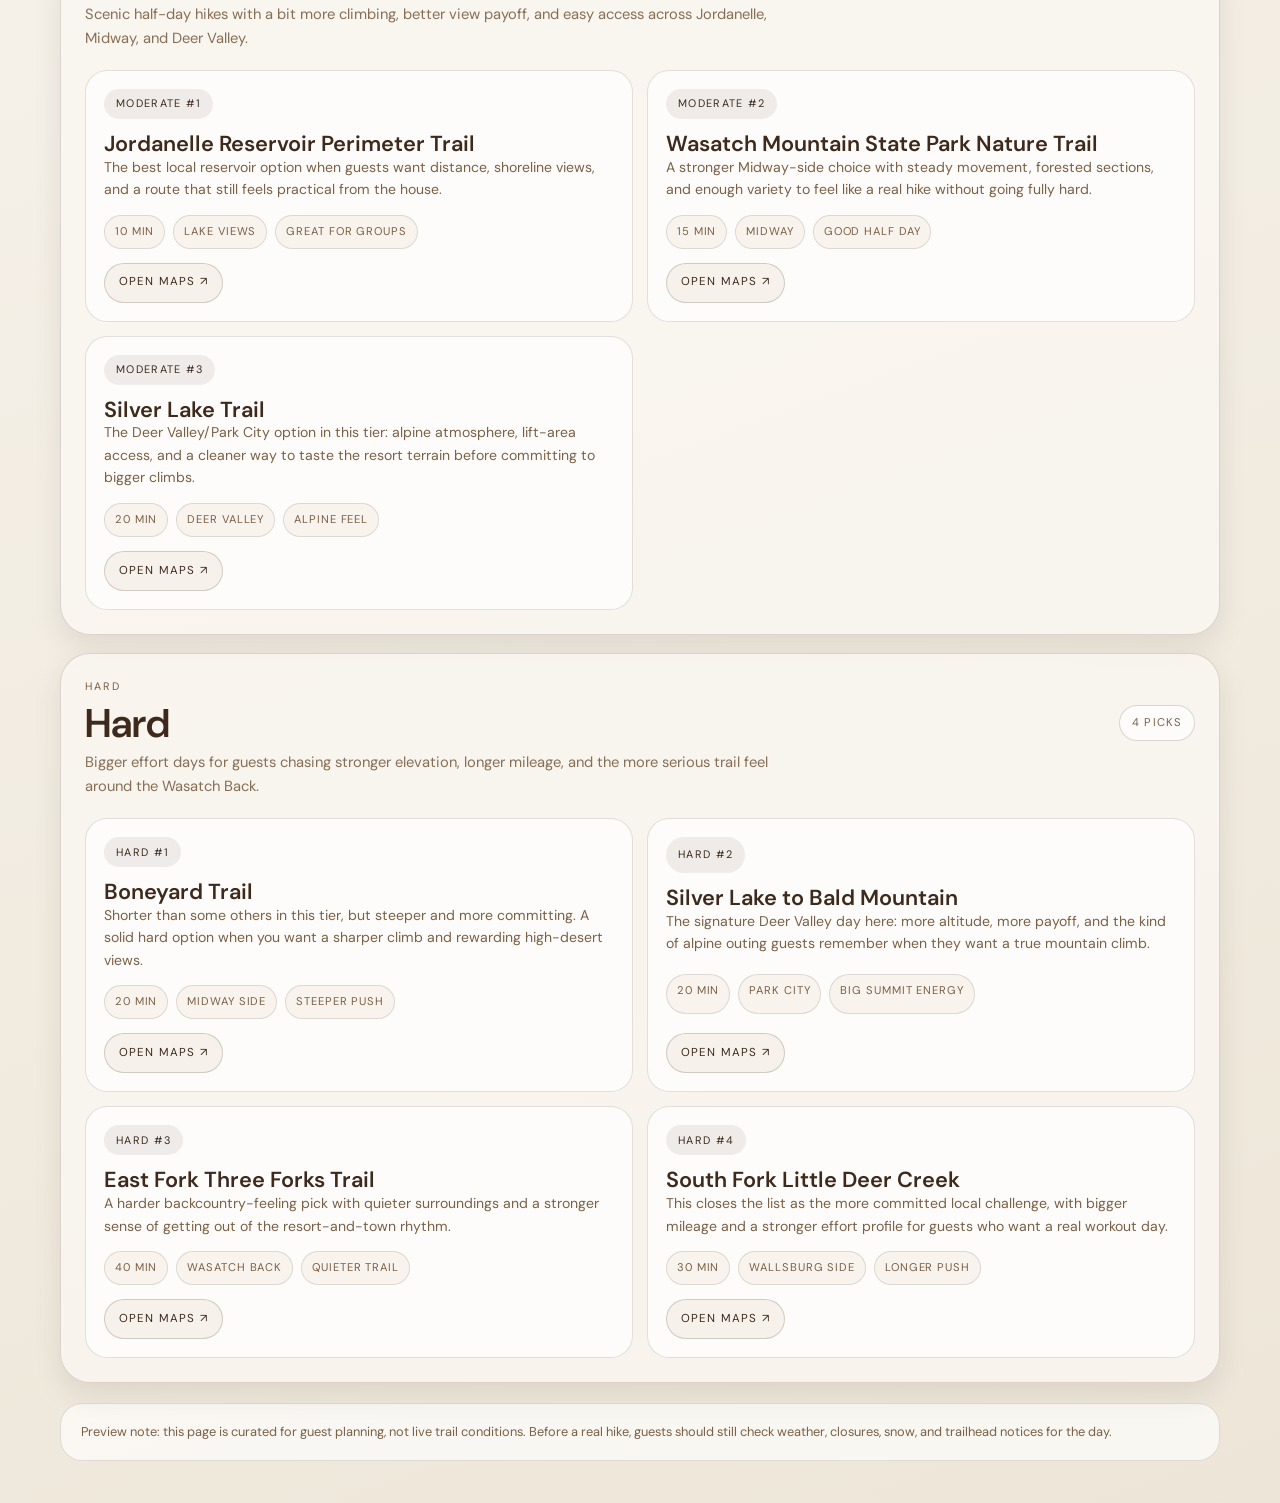
==== commit 5fa5f77a: "hikes: simplify hero photo rail" ====
--- a/guide/deervalleybasecamp/hikes/index.html
+++ b/guide/deervalleybasecamp/hikes/index.html
@@ -248,37 +248,29 @@
 
     .side-caption {
       position: absolute;
-      left: 12px;
-      right: 12px;
+      left: 14px;
       bottom: 12px;
-      display: flex;
-      justify-content: space-between;
-      gap: 10px;
+      padding: 16px;
+      display: inline-grid;
+      gap: 4px;
+      border-radius: var(--radius-md);
+      background: linear-gradient(180deg, rgba(20, 12, 7, 0.16), rgba(20, 12, 7, 0.42));
+      backdrop-filter: blur(4px);
       color: var(--cream-light);
-      font-size: 0.7rem;
+      font-size: 0.68rem;
       letter-spacing: 0.08em;
       text-transform: uppercase;
-    }
-
-    .side-card {
-      border: 1px solid var(--line);
-      border-radius: var(--radius-lg);
-      background: rgba(255, 255, 255, 0.72);
-      padding: 16px;
-      display: grid;
-      gap: 10px;
-    }
-
-    .side-card p:first-child {
-      font-size: 0.68rem;
-      letter-spacing: 0.16em;
-      text-transform: uppercase;
-      color: var(--brown-med);
-    }
-
-    .side-card p:last-child {
-      font-size: 0.92rem;
-      color: var(--brown-deep);
+      text-align: left;
+      max-width: 240px;
+    }
+
+    .side-caption span:first-child {
+      font-size: 0.74rem;
+      letter-spacing: 0.12em;
+    }
+
+    .side-caption span:last-child {
+      color: rgba(250, 247, 242, 0.84);
     }
 
     .group-grid {
@@ -533,14 +525,10 @@
         <figure class="side-photo">
           <img src="../assets/IMG_5843.JPG" alt="Provo River trail views">
           <figcaption class="side-caption">
-            <span>Closer days</span>
-            <span>River + reservoir</span>
+            <span>Provo River</span>
+            <span>Minutes from the house</span>
           </figcaption>
         </figure>
-        <div class="side-card">
-          <p>How to use this page</p>
-          <p>Each card is ranked inside its difficulty group and includes a short why-go note, a rough drive time from the house, and an `Open Maps` link to the trailhead or main access point.</p>
-        </div>
       </div>
     </section>
 
